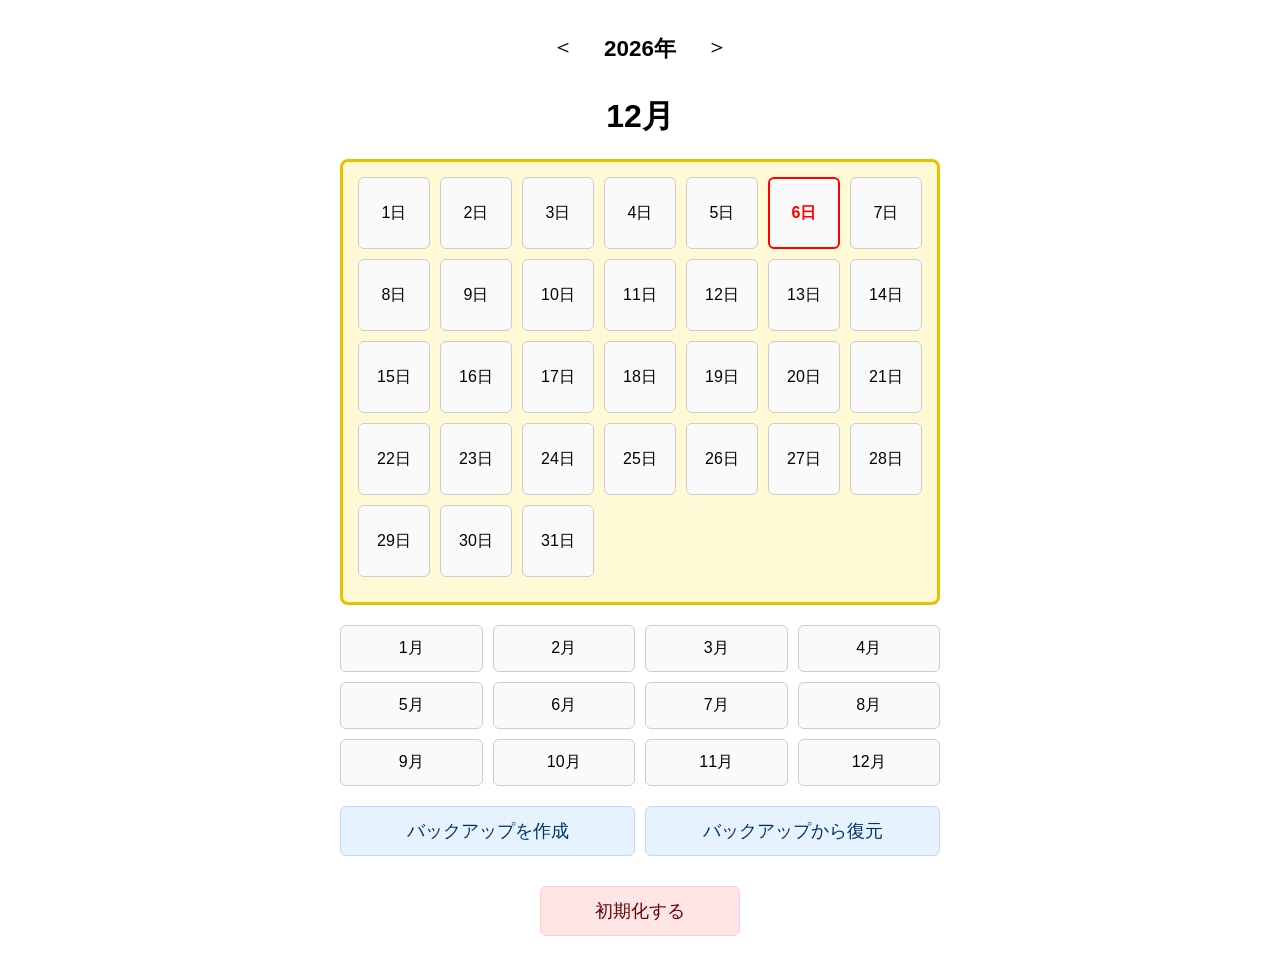
==== index.html @ 04ac4897 "Add files via upload" ====
<!DOCTYPE html>
<html lang="ja">
<head>
<meta charset="UTF-8">
<meta name="viewport" content="width=device-width, initial-scale=1.0">
<title>永々日記</title>

<link rel="manifest" href="manifest.json">

<link rel="stylesheet" href="top.css">
<link rel="manifest" href="manifest.json">

<script>
  if ("serviceWorker" in navigator) {
    navigator.serviceWorker.register("service-worker.js");
  }
</script>

</head>
<body>

<div class="container">
 <div id="year-nav">
  <span id="prev-year" class="year-arrow">＜</span>
  <h1 id="year-title"></h1>
  <span id="next-year" class="year-arrow">＞</span>
</div>
<h1 id="month-title"></h1>
<div id="day-list"></div>

<div id="month-select"></div>
 
<div id="backup-buttons">
  <button id="export-btn">バックアップを作成</button>
  <button id="import-btn">バックアップから復元</button>
  <input type="file" id="import-file" style="display:none;">
</div>

<!-- ★ 初期化ボタン（中央揃え＋間隔あり） -->
<div id="reset-area">
  <button id="reset-btn">初期化する</button>
</div>

<script src="top.js"></script>

<!-- ★ スマホではバックアップ機能を非表示にする -->
<script>
  const isMobile = /iPhone|Android.+Mobile/.test(navigator.userAgent);

  if (isMobile) {
    document.getElementById("export-btn").style.display = "none";
    document.getElementById("import-btn").style.display = "none";
  }
</script>

<script>
  if ("serviceWorker" in navigator) {
    navigator.serviceWorker.register("service-worker.js");
  }
</script>

</body>
</html>
---- top.css ----
body {
  background: #fff;
  font-family: sans-serif;
  padding: 10px;
}

.container {
  max-width: 600px;
  margin: auto;
}

h1 {
  text-align: center;
  margin-bottom: 20px;
}

.month-title {
  font-size: 1.2em;
  font-weight: bold;
  margin: 20px 0 10px;
}

.day-row {
  display: flex;
  flex-wrap: wrap;
  margin-bottom: 10px;
}

.day-item {
  width: calc(100% / 7 - 10px);  /* ★ 7列に必ず収まる幅 */
  aspect-ratio: 1 / 1;           /* ★ 正方形で高さが自動調整 */
  margin: 5px;
  border: 1px solid #ccc;
  border-radius: 6px;
  background: #fafafa;
  cursor: pointer;

  display: flex;
  justify-content: center;
  align-items: center;
  padding: 0;
  box-sizing: border-box;
}

.day-item:hover {
  background: #f0f0f0;
}
.written {
  background: #d0e7ff; /* 薄い青色 */
  border-color: #7ab4ff;
}

/* 今月のタイトルを強調（太枠＋太字） */
.current-month {
  border: 2px solid #0078d4;
  padding: 6px;
  border-radius: 6px;
  background: #eef6ff;
}

/* 今日の日付を赤文字で強調 */
.today {
  color: red;
  font-weight: bold;
  border: 2px solid red;
  border-radius: 6px;
}

/* 今月全体のブロック（太枠＋薄黄色背景） */
.current-month-block {
  border: 3px solid #e6c200;   /* 濃いめの黄色の太枠 */
  background: #fff9d6;         /* 薄黄色の背景 */
  padding: 10px;
  border-radius: 8px;
  margin-bottom: 20px;
}

/* 今日の日付を赤文字で強調 */
.today {
  color: red;
  font-weight: bold;
  border: 2px solid red;
  border-radius: 6px;
}

#month-select-btn {
  width: 100%;
  padding: 12px;
  margin-top: 20px;
  font-size: 1.1em;
  background: #888;
  color: #fff;
  border: none;
  border-radius: 6px;
}

#month-select {
  margin-top: 20px;
  display: flex;
  flex-wrap: wrap;
  gap: 10px;
}

.month-item {
  width: 120px;
  padding: 12px;
  text-align: center;
  border: 1px solid #ccc;
  border-radius: 6px;
  background: #fafafa;
  cursor: pointer;
}

.month-item:hover {
  background: #f0f0f0;
}

#month-select {
  margin-top: 20px;
  display: grid;
  grid-template-columns: repeat(4, 1fr);
  gap: 10px;
}
.month-item {
  width: 100%;            /* ← グリッド幅に合わせる（重要） */
  box-sizing: border-box; /* ← 枠線や余白を含めて計算 */
  padding: 12px;
  text-align: center;
  border: 1px solid #ccc;
  border-radius: 6px;
  background: #fafafa;
  cursor: pointer;
}

.month-item:hover {
  background: #f0f0f0;
}
#year-title {
  text-align: center;
  font-size: 1.4em;
  margin-bottom: 10px;
  font-weight: bold;
}

/* 当月以外の月ブロック（黒枠＋白背景） */
.month-block {
  border: 1px solid #ccc;
  background: #fff;
  padding: 10px;
  border-radius: 8px;
  margin-bottom: 20px;
}
#year-nav {
  display: flex;
  justify-content: center;
  align-items: center;
  gap: 20px;
  margin-bottom: 10px;
}

.year-arrow {
  font-size: 1.4em;
  cursor: pointer;
  user-select: none;
  padding: 5px 10px;
}

.year-arrow:hover {
  background: #f0f0f0;
  border-radius: 6px;
}
/* バックアップボタンを横並びにする */
#backup-buttons {
  margin-top: 20px;
  display: grid;
  grid-template-columns: repeat(2, 1fr); /* 横に2つ並べる */
  gap: 10px;
}

#backup-buttons button {
  width: 100%;
  box-sizing: border-box;
  padding: 12px;
  font-size: 18px;

  /* ★ここから色づけ */
  background: #e6f3ff;      /* 薄い青（柔らかい水色） */
  border: 1px solid #bcd9ff; /* 少し濃い青で枠線 */
  color: #003366;            /* 文字は濃い青で読みやすく */
  /* ★ここまで */

  border-radius: 6px;
  cursor: pointer;
}

/* 初期化ボタンの配置 */
#reset-area {
  margin-top: 30px;        /* ★ バックアップボタンとの間隔 */
  display: flex;
  justify-content: center; /* ★ 中央揃え */
}

/* 初期化ボタンの見た目（危険操作なので控えめな赤） */
#reset-btn {
  padding: 12px 20px;
  font-size: 18px;
  background: #ffe5e5;
  border: 1px solid #ffcccc;
  color: #660000;
  border-radius: 6px;
  cursor: pointer;
  width: 200px;            /* ★ 中央揃え時の見やすい幅 */
  box-sizing: border-box;
}
/* -------------------------
   スマホ専用レイアウト調整
-------------------------- */
@media (max-width: 600px) {

  .day-item {
    width: calc(100% / 7 - 2px);  /* ★ スマホでも7列に収まる幅 */
    aspect-ratio: 1 / 1;
    font-size: min(3vw, 18px);
    margin: 2px;
    box-sizing: border-box;

    display: flex;
    justify-content: center;
    align-items: center;
    padding: 0;
  }

  .day-row {
    gap: 4px;
  }
}
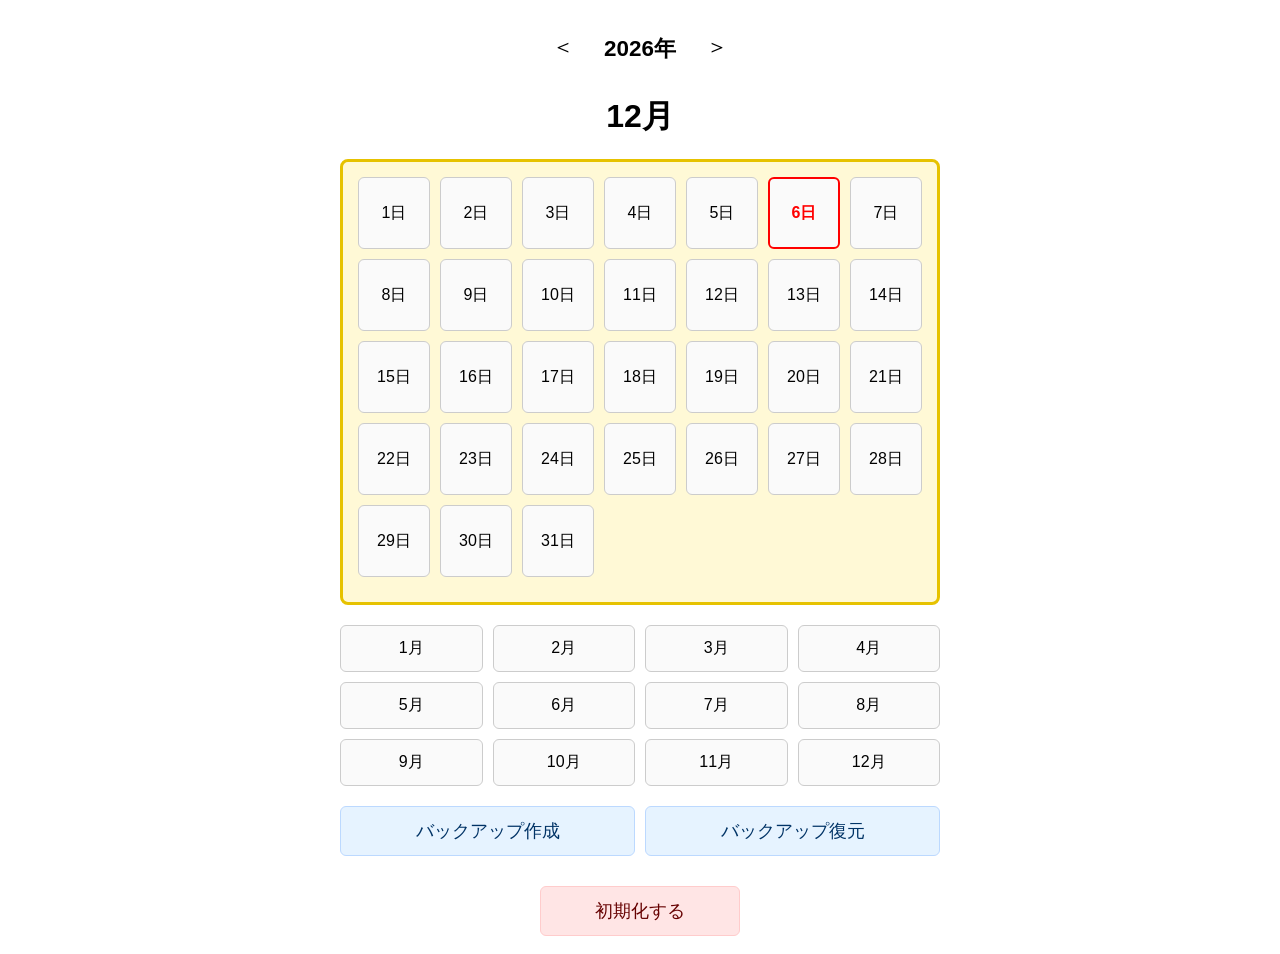
==== commit 9f80bafc: "Update index.html" ====
--- a/index.html
+++ b/index.html
@@ -31,8 +31,8 @@
 <div id="month-select"></div>
  
 <div id="backup-buttons">
-  <button id="export-btn">バックアップを作成</button>
-  <button id="import-btn">バックアップから復元</button>
+  <button id="export-btn">バックアップ作成</button>
+  <button id="import-btn">バックアップ復元</button>
   <input type="file" id="import-file" style="display:none;">
 </div>
 
@@ -43,16 +43,6 @@
 
 <script src="top.js"></script>
 
-<!-- ★ スマホではバックアップ機能を非表示にする -->
-<script>
-  const isMobile = /iPhone|Android.+Mobile/.test(navigator.userAgent);
-
-  if (isMobile) {
-    document.getElementById("export-btn").style.display = "none";
-    document.getElementById("import-btn").style.display = "none";
-  }
-</script>
-
 <script>
   if ("serviceWorker" in navigator) {
     navigator.serviceWorker.register("service-worker.js");
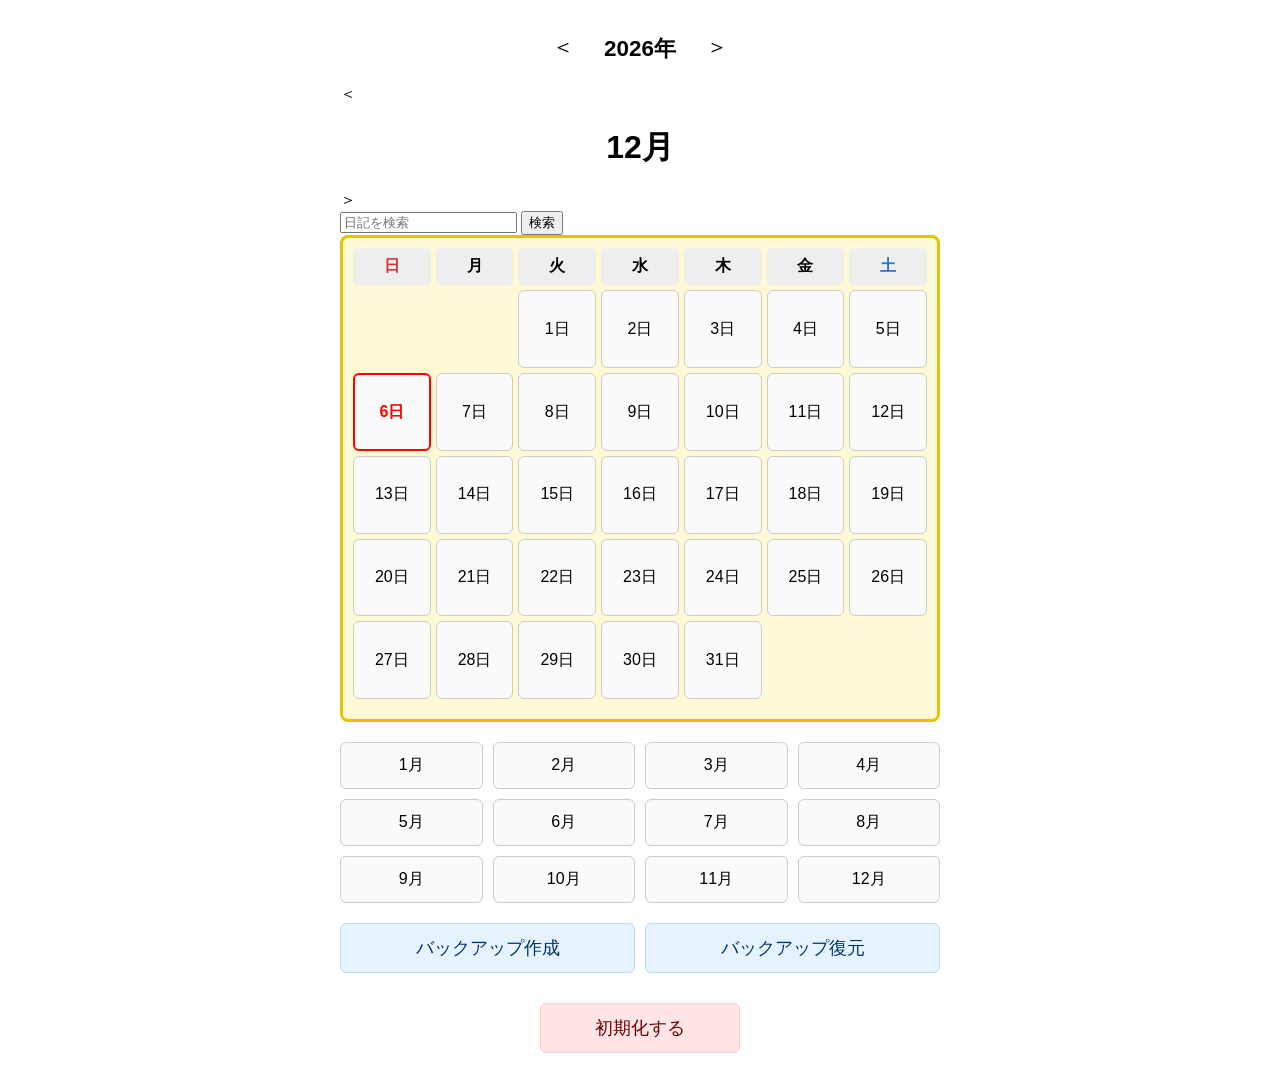
==== commit bee06a3d: "Update index.html" ====
--- a/index.html
+++ b/index.html
@@ -25,7 +25,24 @@
   <h1 id="year-title"></h1>
   <span id="next-year" class="year-arrow">＞</span>
 </div>
-<h1 id="month-title"></h1>
+
+<div id="month-nav">
+  <span id="prev-month" class="month-arrow">＜</span>
+  <h1 id="month-title"></h1>
+  <span id="next-month" class="month-arrow">＞</span>
+</div>
+
+<div id="search-area">
+  <input
+    type="text"
+    id="search-input"
+    placeholder="日記を検索"
+  >
+  <button id="search-btn">検索</button>
+</div>
+
+<div id="search-results"></div>
+
 <div id="day-list"></div>
 
 <div id="month-select"></div>
--- a/top.css
+++ b/top.css
@@ -21,15 +21,15 @@
 }
 
 .day-row {
-  display: flex;
-  flex-wrap: wrap;
+  display: grid;
+  grid-template-columns: repeat(7, minmax(0, 1fr));
+  gap: 5px;
   margin-bottom: 10px;
 }
 
 .day-item {
-  width: calc(100% / 7 - 10px);  /* ★ 7列に必ず収まる幅 */
-  aspect-ratio: 1 / 1;           /* ★ 正方形で高さが自動調整 */
-  margin: 5px;
+  width: 100%;
+  aspect-ratio: 1 / 1;
   border: 1px solid #ccc;
   border-radius: 6px;
   background: #fafafa;
@@ -38,8 +38,39 @@
   display: flex;
   justify-content: center;
   align-items: center;
+
   padding: 0;
   box-sizing: border-box;
+}
+
+/* 曜日見出し */
+.weekday-row {
+  display: grid;
+  grid-template-columns: repeat(7, minmax(0, 1fr));
+  gap: 5px;
+  margin-bottom: 5px;
+}
+
+.weekday-item {
+  text-align: center;
+  font-weight: bold;
+  padding: 8px 0;
+  background: #eee;
+  border-radius: 5px;
+}
+
+.weekday-item.sunday {
+  color: #d33;
+}
+
+.weekday-item.saturday {
+  color: #2674c8;
+}
+
+/* 月初の空白 */
+.day-item.empty {
+  visibility: hidden;
+  pointer-events: none;
 }
 
 .day-item:hover {
@@ -212,26 +243,21 @@
   width: 200px;            /* ★ 中央揃え時の見やすい幅 */
   box-sizing: border-box;
 }
-/* -------------------------
-   スマホ専用レイアウト調整
--------------------------- */
+
+/* スマホ表示調整 */
 @media (max-width: 600px) {
 
   .day-item {
-    width: calc(100% / 7 - 2px);  /* ★ スマホでも7列に収まる幅 */
-    aspect-ratio: 1 / 1;
-    font-size: min(3vw, 18px);
-    margin: 2px;
-    box-sizing: border-box;
-
-    display: flex;
-    justify-content: center;
-    align-items: center;
-    padding: 0;
+    font-size: 14px;
   }
 
-  .day-row {
-    gap: 4px;
+  .weekday-item {
+    font-size: 13px;
+    padding: 6px 0;
   }
-}
-
+
+  .month-block,
+  .current-month-block {
+    padding: 6px;
+  }
+}
